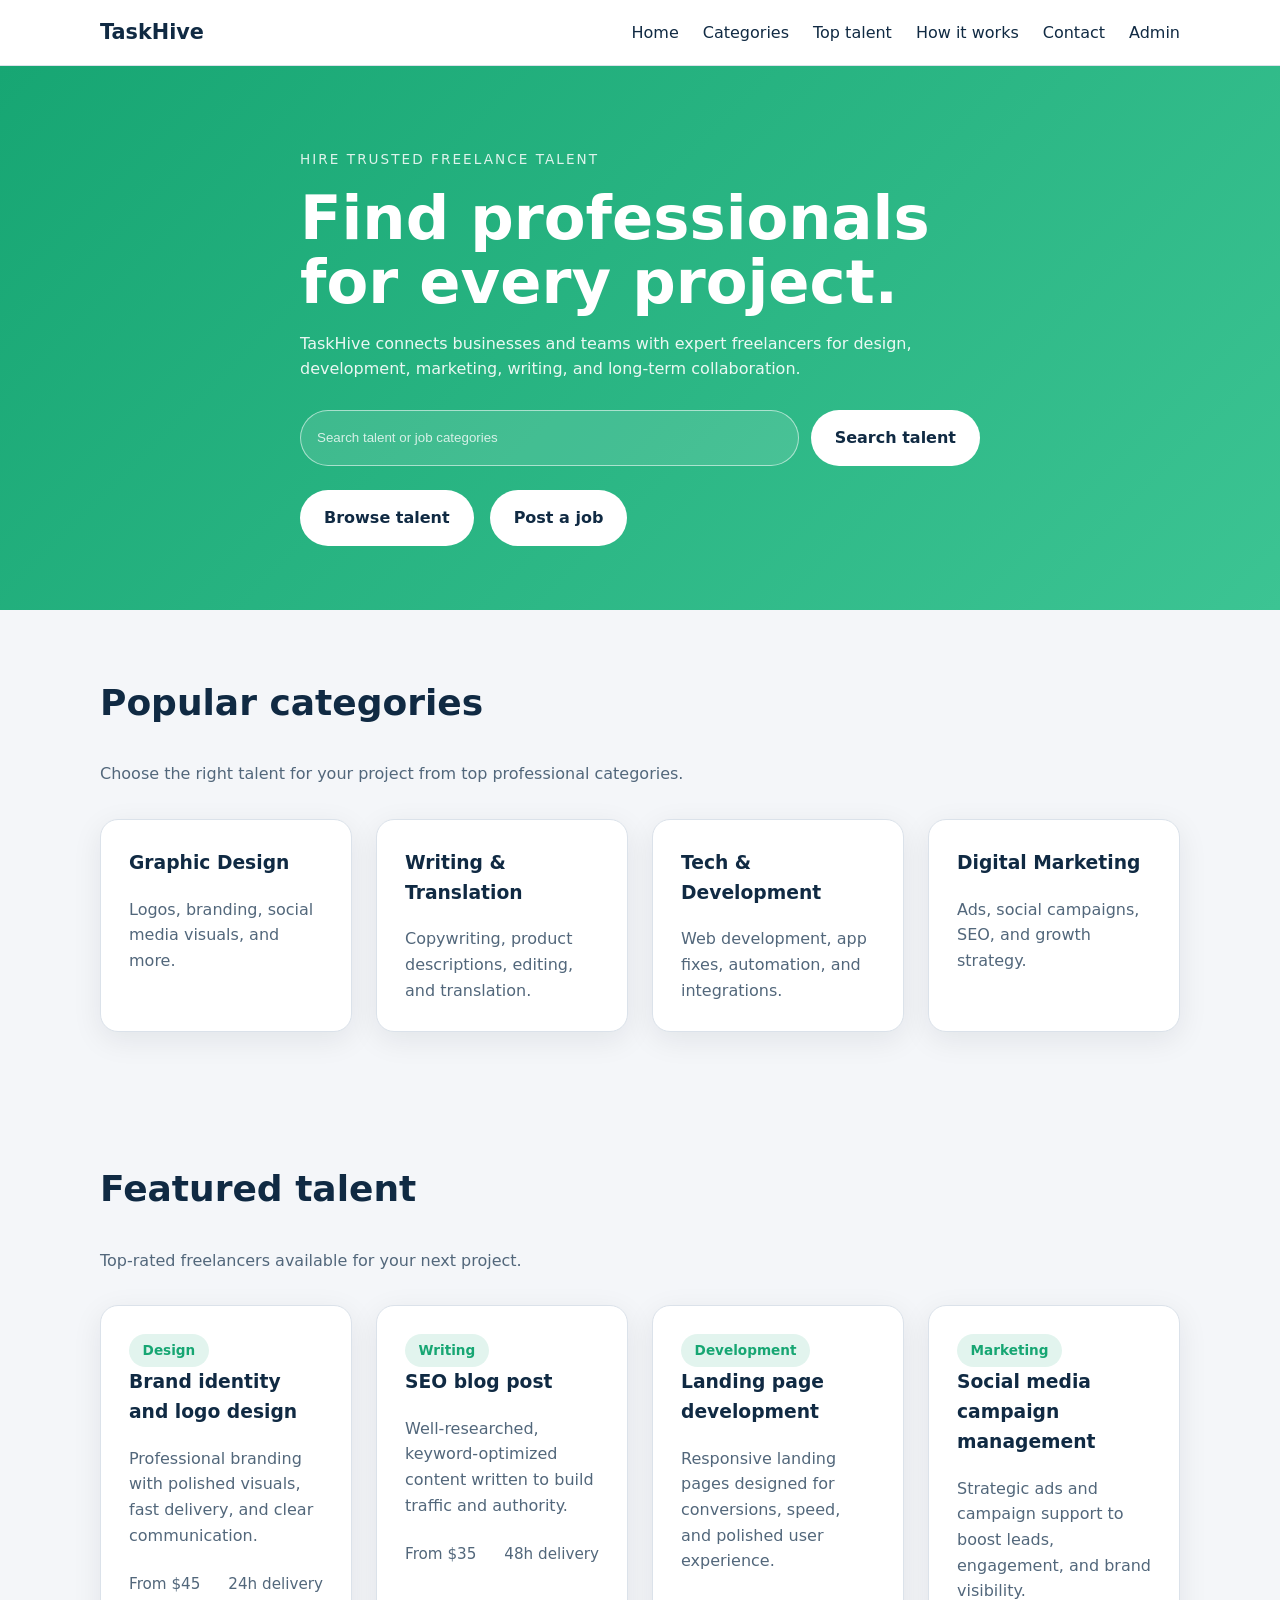
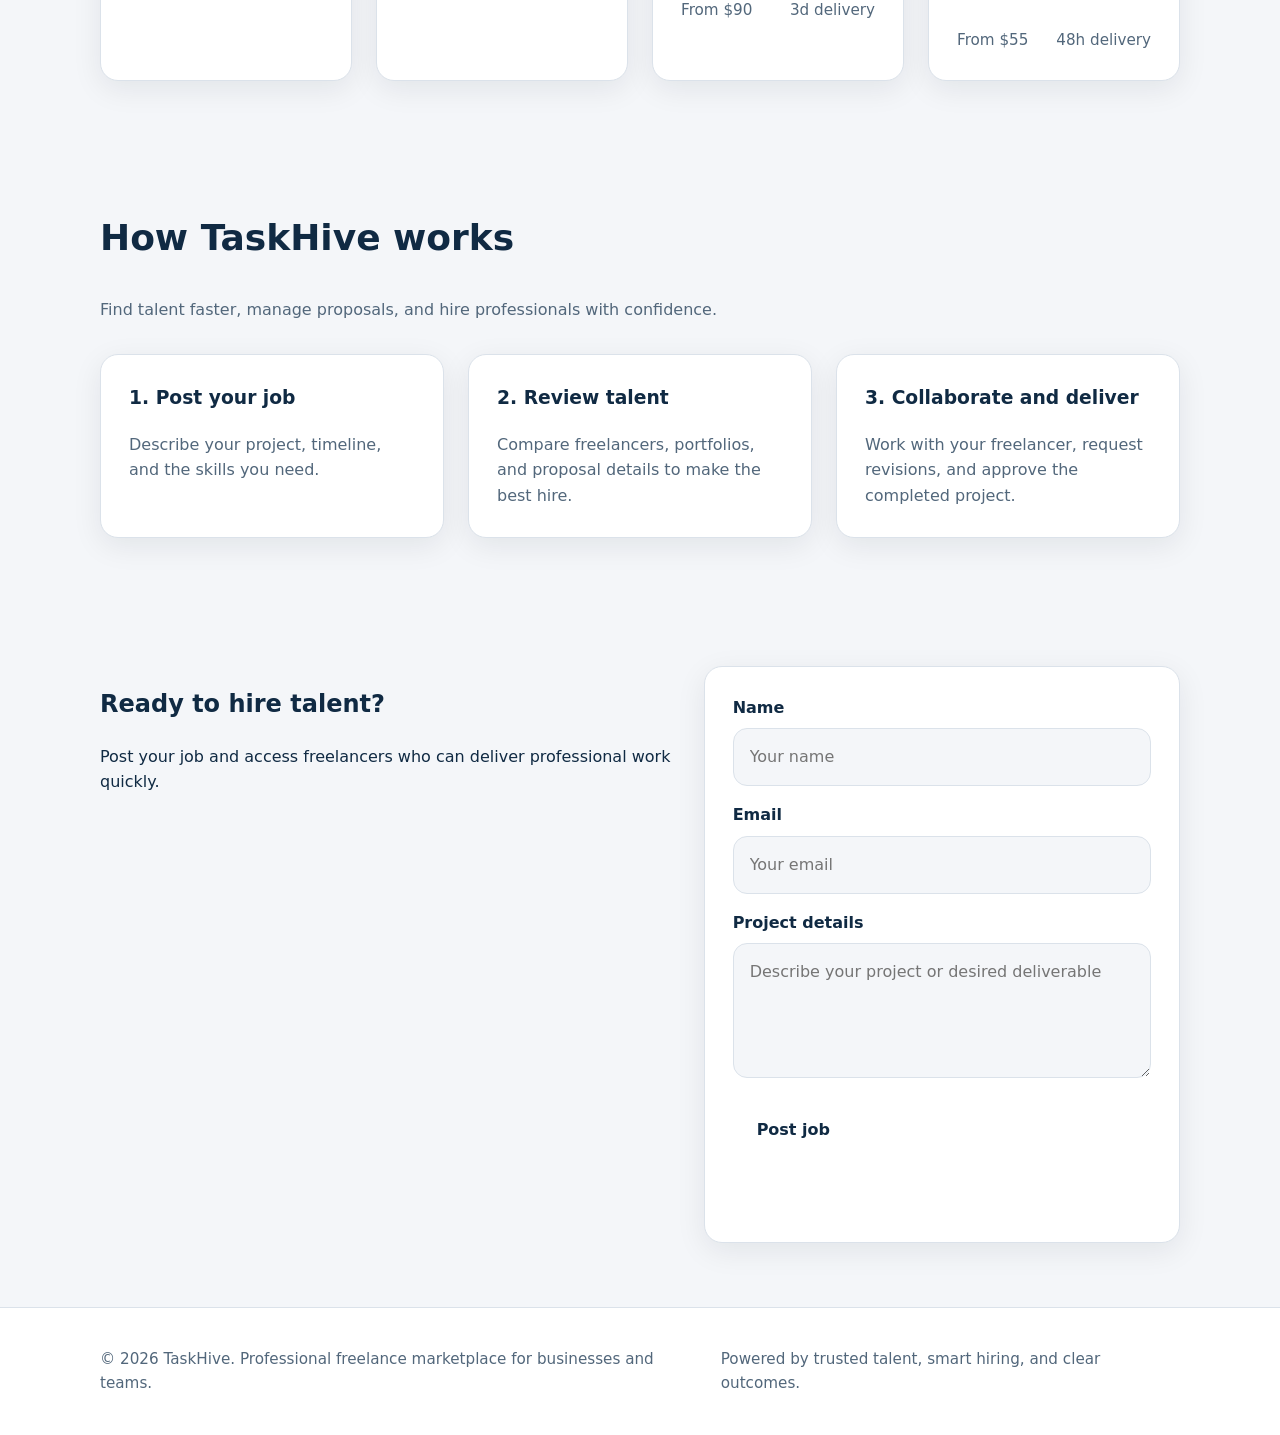
==== index.html @ 139482ac "Add files via upload" ====
﻿<!DOCTYPE html>
<html lang="en">
<head>
    <meta charset="UTF-8">
    <meta name="viewport" content="width=device-width, initial-scale=1.0">
    <title>TaskHive — Professional Talent Marketplace</title>
    <link rel="stylesheet" href="styles.css">
</head>
<body>
    <header class="site-header">
        <div class="container site-nav-wrap">
            <a class="brand" href="#hero">TaskHive</a>
            <button class="nav-toggle" aria-label="Toggle navigation" aria-expanded="false">
                <span></span>
                <span></span>
                <span></span>
            </button>
            <nav class="site-nav">
                <ul class="nav-links">
                    <li><a href="#hero">Home</a></li>
                    <li><a href="#categories">Categories</a></li>
                    <li><a href="#top-gigs">Top talent</a></li>
                    <li><a href="#how-it-works">How it works</a></li>
                    <li><a href="#contact">Contact</a></li>
                    <li><a href="admin.html">Admin</a></li>
                </ul>
            </nav>
        </div>
    </header>

    <main>
        <section id="hero" class="hero hero-marketplace">
            <div class="container hero-copy">
                <span class="eyebrow">Hire trusted freelance talent</span>
                <h1>Find professionals for every project.</h1>
                <p>TaskHive connects businesses and teams with expert freelancers for design, development, marketing, writing, and long-term collaboration.</p>
                <form id="marketplace-search-form" class="marketplace-search">
                    <label for="marketplace-search" class="sr-only">Search talent</label>
                    <input id="marketplace-search" type="search" placeholder="Search talent or job categories" autocomplete="off">
                    <button class="button primary" type="submit">Search talent</button>
                </form>
                <div class="hero-actions">
                    <a class="button" href="#top-gigs">Browse talent</a>
                    <a class="button" href="#contact">Post a job</a>
                </div>
            </div>
        </section>

        <section id="categories" class="section section-categories">
            <div class="container">
                <div class="section-header">
                    <h2>Popular categories</h2>
                    <p>Choose the right talent for your project from top professional categories.</p>
                </div>
                <div class="category-grid">
                    <article class="category-card" data-category="design">
                        <h3>Graphic Design</h3>
                        <p>Logos, branding, social media visuals, and more.</p>
                    </article>
                    <article class="category-card" data-category="writing">
                        <h3>Writing & Translation</h3>
                        <p>Copywriting, product descriptions, editing, and translation.</p>
                    </article>
                    <article class="category-card" data-category="tech">
                        <h3>Tech & Development</h3>
                        <p>Web development, app fixes, automation, and integrations.</p>
                    </article>
                    <article class="category-card" data-category="marketing">
                        <h3>Digital Marketing</h3>
                        <p>Ads, social campaigns, SEO, and growth strategy.</p>
                    </article>
                </div>
            </div>
        </section>

        <section id="top-gigs" class="section section-gigs">
            <div class="container">
                <div class="section-header">
                    <h2>Featured talent</h2>
                    <p>Top-rated freelancers available for your next project.</p>
                </div>
                <div class="gig-grid" id="gig-grid">
                    <article class="gig-card" data-title="Custom logo design" data-category="design">
                        <div class="gig-label">Design</div>
                        <h3>Brand identity and logo design</h3>
                        <p>Professional branding with polished visuals, fast delivery, and clear communication.</p>
                        <div class="gig-meta">
                            <span>From $45</span>
                            <span>24h delivery</span>
                        </div>
                    </article>
                    <article class="gig-card" data-title="SEO blog post" data-category="writing">
                        <div class="gig-label">Writing</div>
                        <h3>SEO blog post</h3>
                        <p>Well-researched, keyword-optimized content written to build traffic and authority.</p>
                        <div class="gig-meta">
                            <span>From $35</span>
                            <span>48h delivery</span>
                        </div>
                    </article>
                    <article class="gig-card" data-title="Landing page build" data-category="tech">
                        <div class="gig-label">Development</div>
                        <h3>Landing page development</h3>
                        <p>Responsive landing pages designed for conversions, speed, and polished user experience.</p>
                        <div class="gig-meta">
                            <span>From $90</span>
                            <span>3d delivery</span>
                        </div>
                    </article>
                    <article class="gig-card" data-title="Social media ads" data-category="marketing">
                        <div class="gig-label">Marketing</div>
                        <h3>Social media campaign management</h3>
                        <p>Strategic ads and campaign support to boost leads, engagement, and brand visibility.</p>
                        <div class="gig-meta">
                            <span>From $55</span>
                            <span>48h delivery</span>
                        </div>
                    </article>
                </div>
            </div>
        </section>

        <section id="how-it-works" class="section section-process">
            <div class="container">
                <div class="section-header">
                    <h2>How TaskHive works</h2>
                    <p>Find talent faster, manage proposals, and hire professionals with confidence.</p>
                </div>
                <div class="process-grid">
                    <article class="process-card">
                        <h3>1. Post your job</h3>
                        <p>Describe your project, timeline, and the skills you need.</p>
                    </article>
                    <article class="process-card">
                        <h3>2. Review talent</h3>
                        <p>Compare freelancers, portfolios, and proposal details to make the best hire.</p>
                    </article>
                    <article class="process-card">
                        <h3>3. Collaborate and deliver</h3>
                        <p>Work with your freelancer, request revisions, and approve the completed project.</p>
                    </article>
                </div>
            </div>
        </section>

        <section id="contact" class="section section-contact">
            <div class="container contact-grid">
                <div>
                    <h2>Ready to hire talent?</h2>
                    <p>Post your job and access freelancers who can deliver professional work quickly.</p>
                </div>
                <form id="contact-form" class="contact-form">
                    <label for="name">Name</label>
                    <input id="name" name="name" type="text" placeholder="Your name" required>

                    <label for="email">Email</label>
                    <input id="email" name="email" type="email" placeholder="Your email" required>

                    <label for="message">Project details</label>
                    <textarea id="message" name="message" rows="4" placeholder="Describe your project or desired deliverable" required></textarea>

                    <button class="button" type="submit">Post job</button>
                    <p id="form-status" class="form-status" aria-live="polite"></p>
                </form>
            </div>
        </section>
    </main>

    <footer class="site-footer">
        <div class="container footer-row">
            <p>&copy; 2026 TaskHive. Professional freelance marketplace for businesses and teams.</p>
            <p>Powered by trusted talent, smart hiring, and clear outcomes.</p>
        </div>
    </footer>

    <script src="script.js"></script>
</body>
</html>
---- styles.css ----
﻿:root {
    --bg: #f4f6f9;
    --surface: #ffffff;
    --primary: #17a673;
    --primary-dark: #0f7f5e;
    --text: #102a43;
    --muted: #52677b;
    --border: #dbe2ea;
    --radius: 18px;
}

* {
    box-sizing: border-box;
}

html {
    scroll-behavior: smooth;
}

body {
    margin: 0;
    font-family: Inter, system-ui, sans-serif;
    background: var(--bg);
    color: var(--text);
    line-height: 1.6;
}

img,
button,
input,
textarea {
    max-width: 100%;
}

button {
    font: inherit;
}

.container {
    width: min(1080px, calc(100% - 2rem));
    margin: 0 auto;
}

.site-header {
    background: #ffffff;
    border-bottom: 1px solid var(--border);
    position: sticky;
    top: 0;
    z-index: 10;
}

.site-nav-wrap {
    display: flex;
    align-items: center;
    justify-content: space-between;
    gap: 1rem;
    padding: 1rem 0;
}

.brand {
    font-size: 1.3rem;
    font-weight: 700;
    color: var(--text);
    text-decoration: none;
}

.site-nav {
    display: flex;
}

.nav-links {
    display: flex;
    align-items: center;
    gap: 1.5rem;
    list-style: none;
    margin: 0;
    padding: 0;
}

.nav-links a {
    color: var(--text);
    text-decoration: none;
    transition: color 0.2s ease;
}

.nav-links a:hover,
.nav-links a:focus-visible {
    color: var(--primary-dark);
}

.nav-toggle {
    display: none;
    border: 0;
    background: transparent;
    cursor: pointer;
    padding: 0.5rem;
}

.nav-toggle span {
    display: block;
    width: 24px;
    height: 3px;
    margin: 5px 0;
    border-radius: 999px;
    background: var(--text);
}

.hero {
    padding: 5rem 0 4rem;
    background: linear-gradient(135deg, #17a673 0%, #3cc493 100%);
    color: white;
}

.hero-copy {
    max-width: 680px;
}

.hero .eyebrow {
    display: inline-block;
    margin-bottom: 1rem;
    font-size: 0.85rem;
    letter-spacing: 0.15em;
    text-transform: uppercase;
    color: rgba(255, 255, 255, 0.85);
}

.hero h1 {
    margin: 0 0 1rem;
    font-size: clamp(2rem, 5vw, 3.8rem);
    line-height: 1.05;
}

.hero p {
    max-width: 46rem;
    margin-bottom: 1.75rem;
    color: rgba(255, 255, 255, 0.9);
}

.marketplace-search {
    display: flex;
    gap: 0.75rem;
    flex-wrap: wrap;
    margin-bottom: 1.5rem;
}

.marketplace-search input {
    flex: 1;
    min-width: 220px;
    border: 1px solid rgba(255, 255, 255, 0.55);
    background: rgba(255, 255, 255, 0.12);
    color: white;
    border-radius: 999px;
    padding: 0.9rem 1rem;
    outline: none;
}

.marketplace-search input::placeholder {
    color: rgba(255, 255, 255, 0.78);
}

.hero-actions {
    display: flex;
    flex-wrap: wrap;
    gap: 1rem;
    margin-top: 1rem;
}

.button {
    display: inline-flex;
    align-items: center;
    justify-content: center;
    padding: 0.95rem 1.5rem;
    border-radius: 999px;
    border: none;
    background: var(--surface);
    color: var(--text);
    font-weight: 600;
    cursor: pointer;
    transition: transform 0.2s ease, box-shadow 0.2s ease;
    text-decoration: none;
}

.button:hover,
.button:focus-visible {
    transform: translateY(-1px);
    box-shadow: 0 16px 30px rgba(15, 23, 42, 0.12);
}

.button.primary {
    background: white;
}

.section {
    padding: 4rem 0;
}

.section-header {
    max-width: 56rem;
    margin-bottom: 2rem;
}

.section-header h2 {
    margin-top: 0;
    font-size: 2.25rem;
}

.section-header p {
    margin: 0.75rem 0 0;
    color: var(--muted);
}

.category-grid,
.process-grid,
.gig-grid {
    display: grid;
    gap: 1.5rem;
}

.category-grid {
    grid-template-columns: repeat(auto-fit, minmax(220px, 1fr));
}

.category-card,
.process-card,
.gig-card,
.about-card,
.contact-form,
.admin-card {
    background: var(--surface);
    border: 1px solid var(--border);
    border-radius: var(--radius);
    padding: 1.75rem;
    box-shadow: 0 8px 30px rgba(15, 23, 42, 0.08);
}

.category-card h3,
.process-card h3,
.gig-card h3,
.about-card h3 {
    margin-top: 0;
}

.category-card p,
.process-card p,
.gig-card p {
    margin: 0.75rem 0 0;
    color: var(--muted);
}

.gig-grid {
    grid-template-columns: repeat(auto-fit, minmax(240px, 1fr));
}

.gig-card {
    position: relative;
    overflow: hidden;
}

.gig-label {
    display: inline-flex;
    align-items: center;
    gap: 0.35rem;
    padding: 0.35rem 0.85rem;
    border-radius: 999px;
    background: rgba(23, 166, 115, 0.12);
    color: var(--primary);
    font-size: 0.85rem;
    font-weight: 700;
}

.gig-meta {
    display: flex;
    justify-content: space-between;
    gap: 1rem;
    margin-top: 1.5rem;
    color: var(--muted);
    font-size: 0.95rem;
}

.process-grid {
    grid-template-columns: repeat(auto-fit, minmax(220px, 1fr));
}

.process-card {
    min-height: 180px;
}

.contact-grid {
    display: grid;
    grid-template-columns: 1.2fr 1fr;
    gap: 2rem;
    align-items: start;
}

.contact-form label {
    display: block;
    margin-bottom: 0.5rem;
    color: var(--text);
    font-weight: 600;
}

.contact-form input,
.contact-form textarea {
    width: 100%;
    border: 1px solid var(--border);
    border-radius: 14px;
    padding: 0.95rem 1rem;
    margin-bottom: 1rem;
    font: inherit;
    color: var(--text);
    background: var(--bg);
}

.contact-form textarea {
    resize: vertical;
}

.form-status {
    margin-top: 1rem;
    min-height: 1.5rem;
    color: var(--primary-dark);
}

.site-footer {
    background: var(--surface);
    border-top: 1px solid var(--border);
}

.footer-row {
    display: flex;
    justify-content: space-between;
    gap: 1rem;
    align-items: center;
    padding: 1.5rem 0;
    color: var(--muted);
    font-size: 0.95rem;
}

.sr-only {
    position: absolute;
    width: 1px;
    height: 1px;
    padding: 0;
    margin: -1px;
    overflow: hidden;
    clip: rect(0, 0, 0, 0);
    border: 0;
}

.hidden {
    display: none !important;
}

@media (max-width: 860px) {
    .contact-grid,
    .two-column,
    .category-grid,
    .process-grid,
    .gig-grid {
        grid-template-columns: 1fr;
    }
}

@media (max-width: 760px) {
    .site-nav-wrap {
        flex-wrap: wrap;
    }

    .nav-toggle {
        display: block;
    }

    .site-nav {
        width: 100%;
    }

    .nav-links {
        flex-direction: column;
        align-items: flex-start;
        width: 100%;
        margin-top: 1rem;
        padding: 1rem;
        gap: 0.75rem;
        border: 1px solid var(--border);
        border-radius: var(--radius);
        background: var(--surface);
        max-height: 0;
        overflow: hidden;
        transition: max-height 0.25s ease;
    }

    .nav-links.open {
        max-height: 260px;
    }
}

@media (max-width: 560px) {
    .hero {
        padding-top: 4rem;
    }

    .hero h1 {
        font-size: clamp(2rem, 7vw, 3rem);
    }

    .footer-row {
        flex-direction: column;
        text-align: center;
    }
}
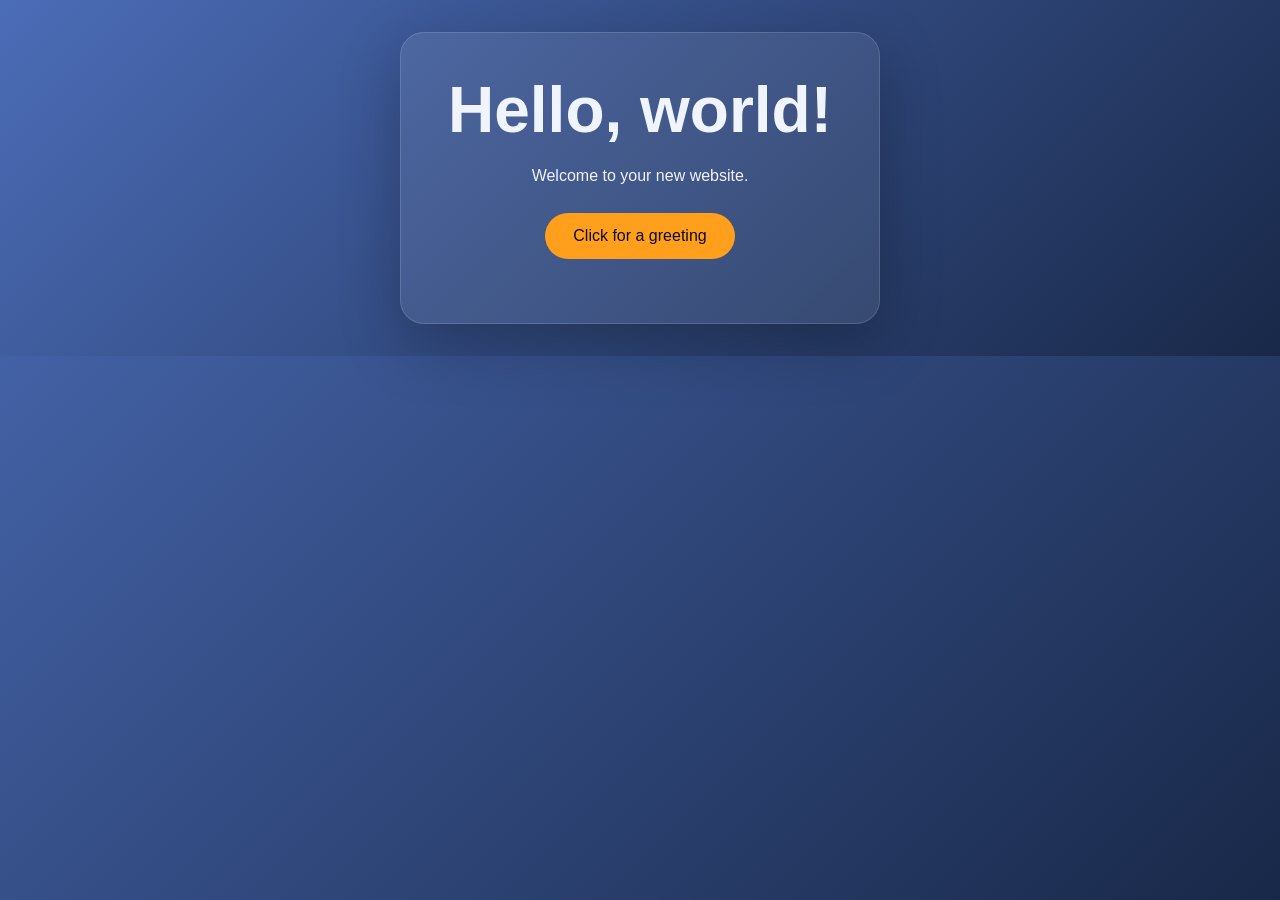
==== commit d987bd9e: "Add files via upload" ====
--- a/index.html
+++ b/index.html
@@ -1,178 +1,18 @@
-﻿<!DOCTYPE html>
-<html lang="en">
-<head>
-    <meta charset="UTF-8">
-    <meta name="viewport" content="width=device-width, initial-scale=1.0">
-    <title>TaskHive — Professional Talent Marketplace</title>
-    <link rel="stylesheet" href="styles.css">
-</head>
-<body>
-    <header class="site-header">
-        <div class="container site-nav-wrap">
-            <a class="brand" href="#hero">TaskHive</a>
-            <button class="nav-toggle" aria-label="Toggle navigation" aria-expanded="false">
-                <span></span>
-                <span></span>
-                <span></span>
-            </button>
-            <nav class="site-nav">
-                <ul class="nav-links">
-                    <li><a href="#hero">Home</a></li>
-                    <li><a href="#categories">Categories</a></li>
-                    <li><a href="#top-gigs">Top talent</a></li>
-                    <li><a href="#how-it-works">How it works</a></li>
-                    <li><a href="#contact">Contact</a></li>
-                    <li><a href="admin.html">Admin</a></li>
-                </ul>
-            </nav>
-        </div>
-    </header>
-
-    <main>
-        <section id="hero" class="hero hero-marketplace">
-            <div class="container hero-copy">
-                <span class="eyebrow">Hire trusted freelance talent</span>
-                <h1>Find professionals for every project.</h1>
-                <p>TaskHive connects businesses and teams with expert freelancers for design, development, marketing, writing, and long-term collaboration.</p>
-                <form id="marketplace-search-form" class="marketplace-search">
-                    <label for="marketplace-search" class="sr-only">Search talent</label>
-                    <input id="marketplace-search" type="search" placeholder="Search talent or job categories" autocomplete="off">
-                    <button class="button primary" type="submit">Search talent</button>
-                </form>
-                <div class="hero-actions">
-                    <a class="button" href="#top-gigs">Browse talent</a>
-                    <a class="button" href="#contact">Post a job</a>
-                </div>
-            </div>
-        </section>
-
-        <section id="categories" class="section section-categories">
-            <div class="container">
-                <div class="section-header">
-                    <h2>Popular categories</h2>
-                    <p>Choose the right talent for your project from top professional categories.</p>
-                </div>
-                <div class="category-grid">
-                    <article class="category-card" data-category="design">
-                        <h3>Graphic Design</h3>
-                        <p>Logos, branding, social media visuals, and more.</p>
-                    </article>
-                    <article class="category-card" data-category="writing">
-                        <h3>Writing & Translation</h3>
-                        <p>Copywriting, product descriptions, editing, and translation.</p>
-                    </article>
-                    <article class="category-card" data-category="tech">
-                        <h3>Tech & Development</h3>
-                        <p>Web development, app fixes, automation, and integrations.</p>
-                    </article>
-                    <article class="category-card" data-category="marketing">
-                        <h3>Digital Marketing</h3>
-                        <p>Ads, social campaigns, SEO, and growth strategy.</p>
-                    </article>
-                </div>
-            </div>
-        </section>
-
-        <section id="top-gigs" class="section section-gigs">
-            <div class="container">
-                <div class="section-header">
-                    <h2>Featured talent</h2>
-                    <p>Top-rated freelancers available for your next project.</p>
-                </div>
-                <div class="gig-grid" id="gig-grid">
-                    <article class="gig-card" data-title="Custom logo design" data-category="design">
-                        <div class="gig-label">Design</div>
-                        <h3>Brand identity and logo design</h3>
-                        <p>Professional branding with polished visuals, fast delivery, and clear communication.</p>
-                        <div class="gig-meta">
-                            <span>From $45</span>
-                            <span>24h delivery</span>
-                        </div>
-                    </article>
-                    <article class="gig-card" data-title="SEO blog post" data-category="writing">
-                        <div class="gig-label">Writing</div>
-                        <h3>SEO blog post</h3>
-                        <p>Well-researched, keyword-optimized content written to build traffic and authority.</p>
-                        <div class="gig-meta">
-                            <span>From $35</span>
-                            <span>48h delivery</span>
-                        </div>
-                    </article>
-                    <article class="gig-card" data-title="Landing page build" data-category="tech">
-                        <div class="gig-label">Development</div>
-                        <h3>Landing page development</h3>
-                        <p>Responsive landing pages designed for conversions, speed, and polished user experience.</p>
-                        <div class="gig-meta">
-                            <span>From $90</span>
-                            <span>3d delivery</span>
-                        </div>
-                    </article>
-                    <article class="gig-card" data-title="Social media ads" data-category="marketing">
-                        <div class="gig-label">Marketing</div>
-                        <h3>Social media campaign management</h3>
-                        <p>Strategic ads and campaign support to boost leads, engagement, and brand visibility.</p>
-                        <div class="gig-meta">
-                            <span>From $55</span>
-                            <span>48h delivery</span>
-                        </div>
-                    </article>
-                </div>
-            </div>
-        </section>
-
-        <section id="how-it-works" class="section section-process">
-            <div class="container">
-                <div class="section-header">
-                    <h2>How TaskHive works</h2>
-                    <p>Find talent faster, manage proposals, and hire professionals with confidence.</p>
-                </div>
-                <div class="process-grid">
-                    <article class="process-card">
-                        <h3>1. Post your job</h3>
-                        <p>Describe your project, timeline, and the skills you need.</p>
-                    </article>
-                    <article class="process-card">
-                        <h3>2. Review talent</h3>
-                        <p>Compare freelancers, portfolios, and proposal details to make the best hire.</p>
-                    </article>
-                    <article class="process-card">
-                        <h3>3. Collaborate and deliver</h3>
-                        <p>Work with your freelancer, request revisions, and approve the completed project.</p>
-                    </article>
-                </div>
-            </div>
-        </section>
-
-        <section id="contact" class="section section-contact">
-            <div class="container contact-grid">
-                <div>
-                    <h2>Ready to hire talent?</h2>
-                    <p>Post your job and access freelancers who can deliver professional work quickly.</p>
-                </div>
-                <form id="contact-form" class="contact-form">
-                    <label for="name">Name</label>
-                    <input id="name" name="name" type="text" placeholder="Your name" required>
-
-                    <label for="email">Email</label>
-                    <input id="email" name="email" type="email" placeholder="Your email" required>
-
-                    <label for="message">Project details</label>
-                    <textarea id="message" name="message" rows="4" placeholder="Describe your project or desired deliverable" required></textarea>
-
-                    <button class="button" type="submit">Post job</button>
-                    <p id="form-status" class="form-status" aria-live="polite"></p>
-                </form>
-            </div>
-        </section>
-    </main>
-
-    <footer class="site-footer">
-        <div class="container footer-row">
-            <p>&copy; 2026 TaskHive. Professional freelance marketplace for businesses and teams.</p>
-            <p>Powered by trusted talent, smart hiring, and clear outcomes.</p>
-        </div>
-    </footer>
-
-    <script src="script.js"></script>
-</body>
-</html>
+<!DOCTYPE html>
+<html lang="en">
+<head>
+  <meta charset="UTF-8" />
+  <meta name="viewport" content="width=device-width, initial-scale=1.0" />
+  <title>Hello Website</title>
+  <link rel="stylesheet" href="style.css" />
+</head>
+<body>
+  <main>
+    <h1>Hello, world!</h1>
+    <p>Welcome to your new website.</p>
+    <button id="greetButton">Click for a greeting</button>
+    <p id="greeting"></p>
+  </main>
+  <script src="script.js"></script>
+</body>
+</html>
--- a/style.css
+++ b/style.css
@@ -0,0 +1,52 @@
+* {
+  box-sizing: border-box;
+  margin: 0;
+  padding: 0;
+}
+html, body {
+  min-height: 100%;
+  font-family: Arial, sans-serif;
+  background: linear-gradient(135deg, #4b6cb7 0%, #182848 100%);
+  color: #f0f4ff;
+}
+body {
+  display: grid;
+  place-items: center;
+  padding: 2rem;
+}
+main {
+  text-align: center;
+  max-width: 30rem;
+  width: 100%;
+  background: rgba(255,255,255,0.08);
+  border: 1px solid rgba(255,255,255,0.14);
+  border-radius: 1.5rem;
+  padding: 2.5rem;
+  box-shadow: 0 20px 60px rgba(0,0,0,0.25);
+}
+h1 {
+  font-size: clamp(2.5rem, 5vw, 4rem);
+  margin-bottom: 1rem;
+}
+p {
+  line-height: 1.6;
+  margin-bottom: 1.5rem;
+}
+button {
+  background: #ff9f1c;
+  color: #0b0c10;
+  border: none;
+  border-radius: 999px;
+  padding: 0.9rem 1.8rem;
+  font-size: 1rem;
+  cursor: pointer;
+  transition: transform 0.2s ease, box-shadow 0.2s ease;
+}
+button:hover {
+  transform: translateY(-2px);
+  box-shadow: 0 10px 25px rgba(255,159,28,0.3);
+}
+#greeting {
+  font-weight: 600;
+  margin-top: 1rem;
+}
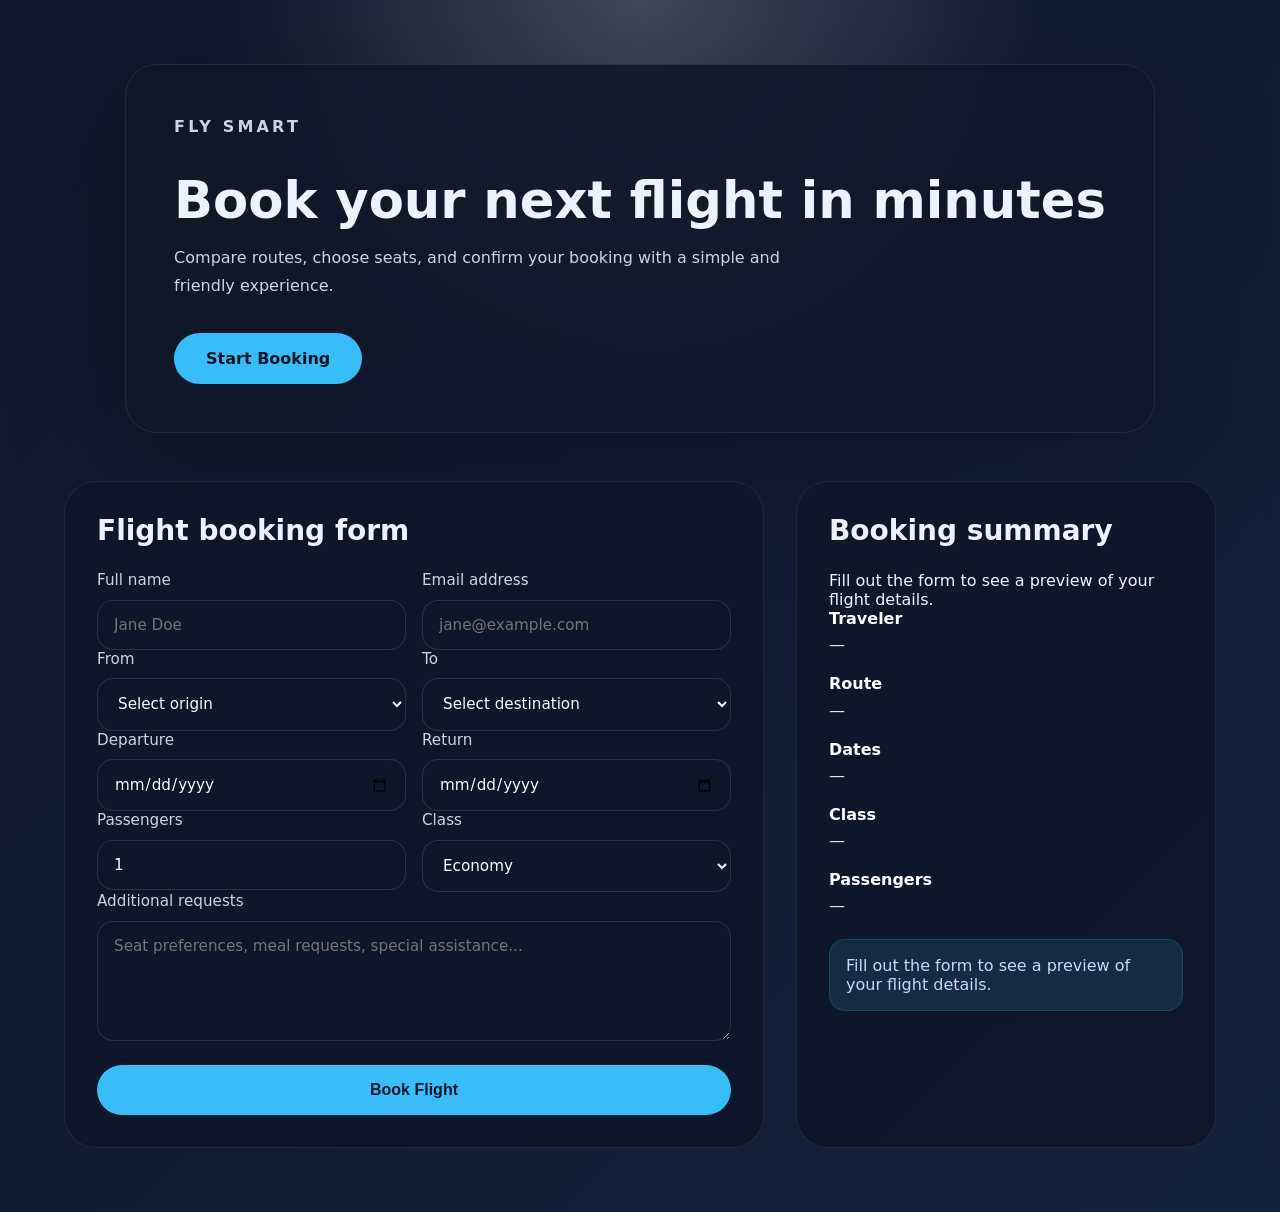
==== commit 40b5fabd: "Add files via upload" ====
--- a/index.html
+++ b/index.html
@@ -3,16 +3,120 @@
 <head>
   <meta charset="UTF-8" />
   <meta name="viewport" content="width=device-width, initial-scale=1.0" />
-  <title>Hello Website</title>
+  <title>Flight Ticket Booking</title>
   <link rel="stylesheet" href="style.css" />
 </head>
 <body>
-  <main>
-    <h1>Hello, world!</h1>
-    <p>Welcome to your new website.</p>
-    <button id="greetButton">Click for a greeting</button>
-    <p id="greeting"></p>
-  </main>
+  <div class="hero">
+    <div class="hero__content">
+      <p class="eyebrow">Fly Smart</p>
+      <h1>Book your next flight in minutes</h1>
+      <p>Compare routes, choose seats, and confirm your booking with a simple and friendly experience.</p>
+      <a class="hero__cta" href="#booking">Start Booking</a>
+    </div>
+  </div>
+
+  <section class="booking" id="booking">
+    <div class="booking__panel">
+      <h2>Flight booking form</h2>
+      <form id="bookingForm">
+        <div class="row">
+          <label>
+            Full name
+            <input type="text" id="fullName" placeholder="Jane Doe" required />
+          </label>
+          <label>
+            Email address
+            <input type="email" id="email" placeholder="jane@example.com" required />
+          </label>
+        </div>
+
+        <div class="row">
+          <label>
+            From
+            <select id="fromAirport" required>
+              <option value="">Select origin</option>
+              <option value="NYC">New York (NYC)</option>
+              <option value="LAX">Los Angeles (LAX)</option>
+              <option value="LHR">London (LHR)</option>
+              <option value="DXB">Dubai (DXB)</option>
+            </select>
+          </label>
+          <label>
+            To
+            <select id="toAirport" required>
+              <option value="">Select destination</option>
+              <option value="PAR">Paris (PAR)</option>
+              <option value="TYO">Tokyo (TYO)</option>
+              <option value="SYD">Sydney (SYD)</option>
+              <option value="CPT">Cape Town (CPT)</option>
+            </select>
+          </label>
+        </div>
+
+        <div class="row">
+          <label>
+            Departure
+            <input type="date" id="departureDate" required />
+          </label>
+          <label>
+            Return
+            <input type="date" id="returnDate" />
+          </label>
+        </div>
+
+        <div class="row">
+          <label>
+            Passengers
+            <input type="number" id="passengers" min="1" max="9" value="1" required />
+          </label>
+          <label>
+            Class
+            <select id="travelClass" required>
+              <option value="economy">Economy</option>
+              <option value="premium">Premium Economy</option>
+              <option value="business">Business</option>
+              <option value="first">First Class</option>
+            </select>
+          </label>
+        </div>
+
+        <label class="full-width">
+          Additional requests
+          <textarea id="notes" placeholder="Seat preferences, meal requests, special assistance..."></textarea>
+        </label>
+
+        <button type="submit" class="button">Book Flight</button>
+      </form>
+    </div>
+
+    <aside class="summary" id="bookingSummary">
+      <h2>Booking summary</h2>
+      <p>Fill out the form to see a preview of your flight details.</p>
+      <div class="summary__details">
+        <strong>Traveler</strong>
+        <p id="summaryName">—</p>
+      </div>
+      <div class="summary__details">
+        <strong>Route</strong>
+        <p id="summaryRoute">—</p>
+      </div>
+      <div class="summary__details">
+        <strong>Dates</strong>
+        <p id="summaryDates">—</p>
+      </div>
+      <div class="summary__details">
+        <strong>Class</strong>
+        <p id="summaryClass">—</p>
+      </div>
+      <div class="summary__details">
+        <strong>Passengers</strong>
+        <p id="summaryPassengers">—</p>
+      </div>
+      <div class="summary__notice" id="summaryNotice">Once submitted, your booking details will appear here.</div>
+    </aside>
+  </section>
+
   <script src="script.js"></script>
 </body>
 </html>
--- a/style.css
+++ b/style.css
@@ -5,48 +5,160 @@
 }
 html, body {
   min-height: 100%;
-  font-family: Arial, sans-serif;
-  background: linear-gradient(135deg, #4b6cb7 0%, #182848 100%);
-  color: #f0f4ff;
+  font-family: Inter, system-ui, -apple-system, BlinkMacSystemFont, "Segoe UI", sans-serif;
+  background: radial-gradient(circle at top, rgba(255,255,255,0.2), transparent 30%),
+    linear-gradient(135deg, #0f172a 0%, #14213d 100%);
+  color: #eef2ff;
 }
 body {
+  display: flex;
+  flex-direction: column;
+  min-height: 100vh;
+}
+.hero {
+  padding: 4rem 1.5rem 3rem;
+  max-width: 1200px;
+  margin: 0 auto;
+}
+.hero__content {
+  background: rgba(15, 23, 42, 0.88);
+  border: 1px solid rgba(255,255,255,0.08);
+  border-radius: 2rem;
+  padding: 3rem;
+  box-shadow: 0 40px 120px rgba(0, 0, 0, 0.25);
+}
+.eyebrow {
+  color: #38bdf8;
+  font-weight: 700;
+  text-transform: uppercase;
+  letter-spacing: 0.2em;
+  margin-bottom: 1rem;
+}
+.hero h1 {
+  font-size: clamp(2.5rem, 4vw, 4.25rem);
+  line-height: 1.05;
+  margin-bottom: 1rem;
+}
+.hero__content p {
+  max-width: 38rem;
+  line-height: 1.8;
+  color: #cbd5e1;
+  margin-bottom: 2rem;
+}
+.hero__cta {
+  display: inline-flex;
+  align-items: center;
+  justify-content: center;
+  background: #38bdf8;
+  color: #0f172a;
+  padding: 1rem 2rem;
+  border-radius: 999px;
+  text-decoration: none;
+  font-weight: 700;
+  transition: transform 0.2s ease, box-shadow 0.2s ease;
+}
+.hero__cta:hover {
+  transform: translateY(-2px);
+  box-shadow: 0 18px 35px rgba(56, 189, 248, 0.25);
+}
+.booking {
   display: grid;
-  place-items: center;
+  grid-template-columns: minmax(0, 2fr) minmax(320px, 1.2fr);
+  gap: 2rem;
+  max-width: 1200px;
+  margin: 0 auto 4rem;
+  width: 100%;
+  padding: 0 1.5rem;
+}
+.booking__panel,
+.summary {
+  background: rgba(15, 23, 42, 0.9);
+  border: 1px solid rgba(255,255,255,0.08);
+  border-radius: 2rem;
   padding: 2rem;
 }
-main {
-  text-align: center;
-  max-width: 30rem;
+.booking__panel h2,
+.summary h2 {
+  margin-bottom: 1.5rem;
+  font-size: 1.75rem;
+}
+.row {
+  display: grid;
+  grid-template-columns: repeat(2, minmax(0, 1fr));
+  gap: 1rem;
+}
+label {
+  display: flex;
+  flex-direction: column;
+  gap: 0.65rem;
+  font-size: 0.95rem;
+  color: #cbd5e1;
+}
+input,
+select,
+textarea {
   width: 100%;
-  background: rgba(255,255,255,0.08);
-  border: 1px solid rgba(255,255,255,0.14);
-  border-radius: 1.5rem;
-  padding: 2.5rem;
-  box-shadow: 0 20px 60px rgba(0,0,0,0.25);
+  border: 1px solid rgba(148, 163, 184, 0.2);
+  border-radius: 1rem;
+  background: rgba(15, 23, 42, 0.95);
+  color: #f8fafc;
+  padding: 0.95rem 1rem;
+  font: inherit;
 }
-h1 {
-  font-size: clamp(2.5rem, 5vw, 4rem);
-  margin-bottom: 1rem;
+textarea {
+  min-height: 120px;
+  resize: vertical;
 }
-p {
-  line-height: 1.6;
-  margin-bottom: 1.5rem;
+.full-width {
+  grid-column: 1 / -1;
 }
-button {
-  background: #ff9f1c;
-  color: #0b0c10;
+.button {
+  margin-top: 1.5rem;
+  width: 100%;
+  padding: 1rem 1.25rem;
   border: none;
   border-radius: 999px;
-  padding: 0.9rem 1.8rem;
+  background: #38bdf8;
+  color: #0f172a;
   font-size: 1rem;
+  font-weight: 700;
   cursor: pointer;
   transition: transform 0.2s ease, box-shadow 0.2s ease;
 }
-button:hover {
+.button:hover {
   transform: translateY(-2px);
-  box-shadow: 0 10px 25px rgba(255,159,28,0.3);
+  box-shadow: 0 18px 35px rgba(56, 189, 248, 0.25);
 }
-#greeting {
-  font-weight: 600;
-  margin-top: 1rem;
+.summary__details {
+  margin-bottom: 1.25rem;
+  color: #e2e8f0;
 }
+.summary__details strong {
+  display: block;
+  margin-bottom: 0.45rem;
+  color: #ffffff;
+}
+.summary__notice {
+  margin-top: 1.5rem;
+  padding: 1rem;
+  border-radius: 1rem;
+  background: rgba(56, 189, 248, 0.12);
+  border: 1px solid rgba(56, 189, 248, 0.18);
+  color: #bfdbfe;
+}
+@media (max-width: 900px) {
+  .booking {
+    grid-template-columns: 1fr;
+  }
+  .row {
+    grid-template-columns: 1fr;
+  }
+}
+@media (max-width: 600px) {
+  .hero {
+    padding: 3rem 1rem 2rem;
+  }
+  .hero__content {
+    padding: 2rem;
+  }
+}
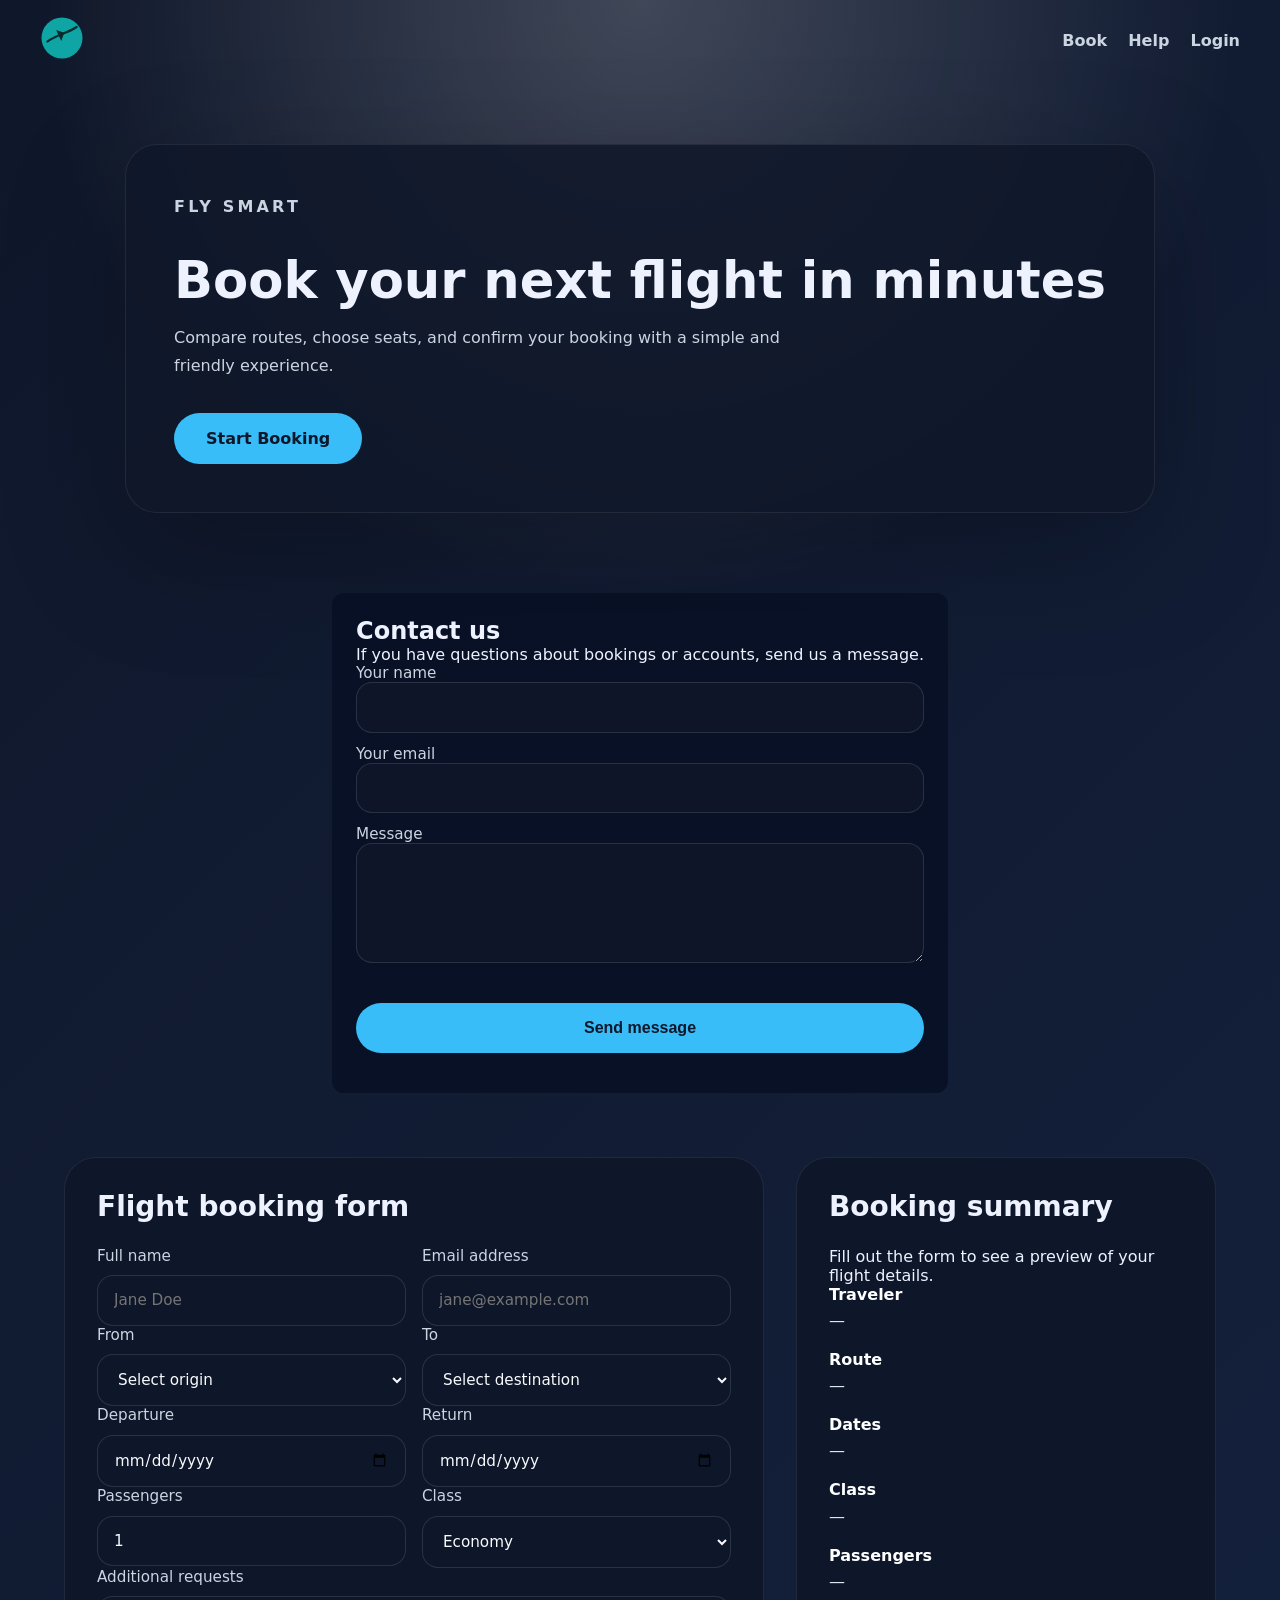
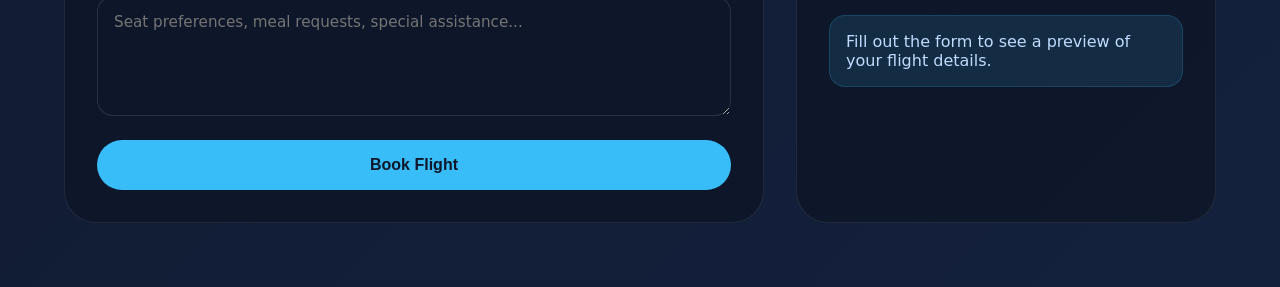
==== commit 9561844c: "Add files via upload" ====
--- a/index.html
+++ b/index.html
@@ -4,15 +4,71 @@
   <meta charset="UTF-8" />
   <meta name="viewport" content="width=device-width, initial-scale=1.0" />
   <title>Flight Ticket Booking</title>
+  <link rel="icon" href="images/favicon.svg" type="image/svg+xml" />
   <link rel="stylesheet" href="style.css" />
 </head>
 <body>
+  <header class="site-header">
+    <div class="site-header__inner">
+      <a href="/">
+        <img src="images/logo.svg" alt="Fly Smart logo" class="site-logo" />
+      </a>
+      <nav class="site-nav">
+        <a href="#booking">Book</a>
+        <a href="#">Help</a>
+      </nav>
+    </div>
+  </header>
   <div class="hero">
     <div class="hero__content">
       <p class="eyebrow">Fly Smart</p>
       <h1>Book your next flight in minutes</h1>
       <p>Compare routes, choose seats, and confirm your booking with a simple and friendly experience.</p>
       <a class="hero__cta" href="#booking">Start Booking</a>
+    </div>
+  </div>
+  
+  <!-- Contact Section -->
+  <section id="contact" class="contact">
+    <div class="contact__inner">
+      <h2>Contact us</h2>
+      <p>If you have questions about bookings or accounts, send us a message.</p>
+      <form id="contactForm" class="contact__form">
+        <label>
+          Your name
+          <input type="text" id="contactName" required />
+        </label>
+        <label>
+          Your email
+          <input type="email" id="contactEmail" required />
+        </label>
+        <label class="full-width">
+          Message
+          <textarea id="contactMessage" required></textarea>
+        </label>
+        <button type="submit" class="button">Send message</button>
+      </form>
+      <div id="contactResult" class="contact__result" aria-live="polite"></div>
+    </div>
+  </section>
+
+  <!-- Login modal (client-only mock) -->
+  <div id="loginModal" class="modal" aria-hidden="true">
+    <div class="modal__panel">
+      <button id="closeLogin" class="modal__close">×</button>
+      <h3>Sign in</h3>
+      <form id="loginForm">
+        <label>
+          Username or email
+          <input id="loginUser" type="text" required />
+        </label>
+        <label>
+          Password
+          <input id="loginPass" type="password" required />
+        </label>
+        <button class="button" type="submit">Sign in</button>
+      </form>
+      <p class="muted">This demo uses client-side mock authentication.</p>
     </div>
   </div>
 
@@ -118,5 +174,6 @@
   </section>
 
   <script src="script.js"></script>
+  <script src="auth.js"></script>
 </body>
 </html>
--- a/style.css
+++ b/style.css
@@ -19,6 +19,13 @@
   padding: 4rem 1.5rem 3rem;
   max-width: 1200px;
   margin: 0 auto;
+  display: flex;
+  align-items: center;
+  justify-content: space-between;
+  background-image: url('https://images.unsplash.com/photo-1504198453319-5ce911bafcde?auto=format&fit=crop&w=1600&q=80');
+  background-size: cover;
+  background-position: center right;
+  border-radius: 2rem;
 }
 .hero__content {
   background: rgba(15, 23, 42, 0.88);
@@ -27,6 +34,79 @@
   padding: 3rem;
   box-shadow: 0 40px 120px rgba(0, 0, 0, 0.25);
 }
+.hero__image {
+  display: none;
+}
+
+/* Header with logo */
+.site-header {
+  width: 100%;
+  background: transparent;
+  padding: 1rem 1.5rem;
+  position: sticky;
+  top: 0;
+  z-index: 50;
+}
+.site-header__inner {
+  max-width: 1200px;
+  margin: 0 auto;
+  display: flex;
+  align-items: center;
+  justify-content: space-between;
+}
+.site-logo {
+  height: 44px;
+  width: auto;
+}
+.site-nav a {
+  color: #cbd5e1;
+  margin-left: 1rem;
+  text-decoration: none;
+  font-weight: 600;
+}
+
+/* Modal (login) */
+.modal {
+  position: fixed;
+  inset: 0;
+  display: grid;
+  place-items: center;
+  background: rgba(2,6,23,0.6);
+  visibility: visible;
+}
+.modal[aria-hidden="true"] { display: none; }
+.modal__panel {
+  background: #071023;
+  border-radius: 12px;
+  padding: 1.5rem;
+  max-width: 420px;
+  width: 94%;
+}
+.modal__close {
+  position: absolute;
+  right: 1.1rem;
+  top: 1rem;
+  background: transparent;
+  border: none;
+  color: #cbd5e1;
+  font-size: 1.25rem;
+}
+
+/* Contact section */
+.contact { max-width: 900px; margin: 2rem auto 4rem; padding: 0 1.5rem; }
+.contact__inner { background: rgba(7,16,36,0.9); padding: 1.5rem; border-radius: 12px; }
+.contact__form label { display:block; margin-bottom: 0.75rem; }
+.contact__result { margin-top: 1rem; color: #a7f3d0; }
+
+/* Dashboard */
+.dashboard { display: flex; gap: 2rem; max-width: 1200px; margin: 2rem auto; padding: 0 1.5rem; }
+.dashboard__sidebar { width: 260px; background: rgba(7,16,36,0.9); border-radius: 12px; padding: 1rem; }
+.dashboard__user { display:flex; gap:0.75rem; align-items:center; margin-bottom:1rem; }
+.avatar { width:44px; height:44px; border-radius:8px; background:#0ea5a4; display:flex; align-items:center; justify-content:center; color:#072a2a; font-weight:700; }
+.dashboard__name { font-weight:700; }
+.dashboard__menu a { display:block; padding:0.6rem 0.4rem; color:#cbd5e1; text-decoration:none; border-radius:6px; }
+.dashboard__menu a.active, .dashboard__menu a:hover { background: rgba(56,189,248,0.08); color:#8be7ff; }
+.dashboard__content { flex:1; background: rgba(7,16,36,0.9); border-radius:12px; padding:1.25rem; }
 .eyebrow {
   color: #38bdf8;
   font-weight: 700;
@@ -153,6 +233,10 @@
   .row {
     grid-template-columns: 1fr;
   }
+  .hero {
+    background-image: none;
+    padding: 2rem 1rem;
+  }
 }
 @media (max-width: 600px) {
   .hero {
